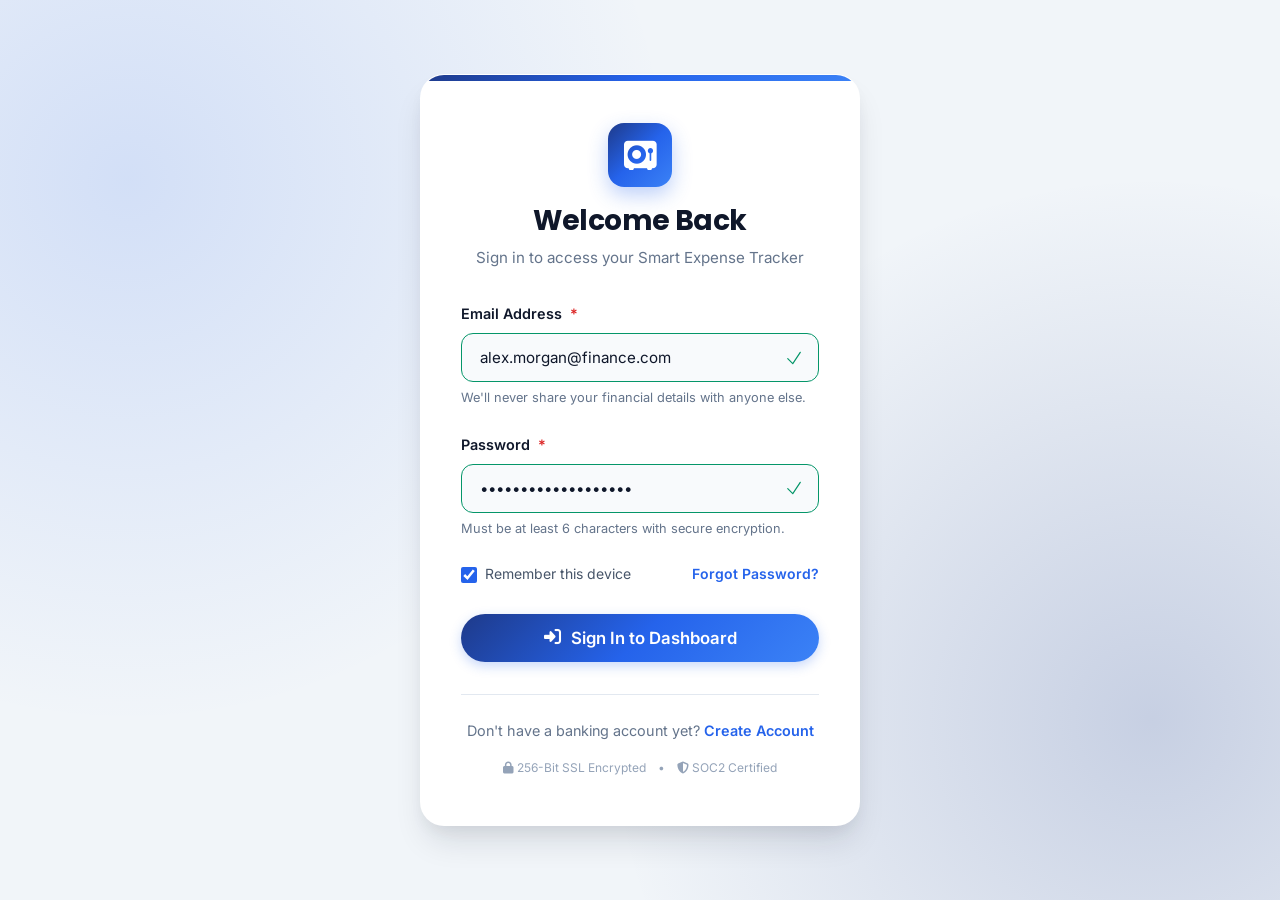
==== index.html @ f92de364 "Fix Vercel 404: Add root index.html and vercel.json routing" ====
<!DOCTYPE html>
<html lang="en">
<head>
  <meta charset="UTF-8">
  <meta http-equiv="refresh" content="0; url=./expense-tracker/login.html">
  <meta name="viewport" content="width=device-width, initial-scale=1.0">
  <title>Redirecting to Smart Expense Tracker...</title>
  <style>
    body {
      font-family: -apple-system, BlinkMacSystemFont, "Segoe UI", Roboto, sans-serif;
      background-color: #f8fafc;
      color: #0f172a;
      display: flex;
      align-items: center;
      justify-content: center;
      height: 100vh;
      margin: 0;
      text-align: center;
    }
    .loader-box {
      background: white;
      padding: 32px 48px;
      border-radius: 16px;
      box-shadow: 0 4px 6px -1px rgba(0, 0, 0, 0.1);
      border: 1px solid #e2e8f0;
    }
    a {
      color: #2563eb;
      font-weight: 600;
      text-decoration: none;
    }
    a:hover {
      text-decoration: underline;
    }
  </style>
</head>
<body>
  <div class="loader-box">
    <h2 style="margin-bottom: 8px;">Smart Expense Tracker</h2>
    <p style="color: #64748b; margin-bottom: 16px;">Redirecting you to the application login...</p>
    <p style="font-size: 0.9rem;"><a href="./expense-tracker/login.html">Click here if you are not redirected automatically</a></p>
  </div>
  <script>
    window.location.href = "./expense-tracker/login.html";
  </script>
</body>
</html>
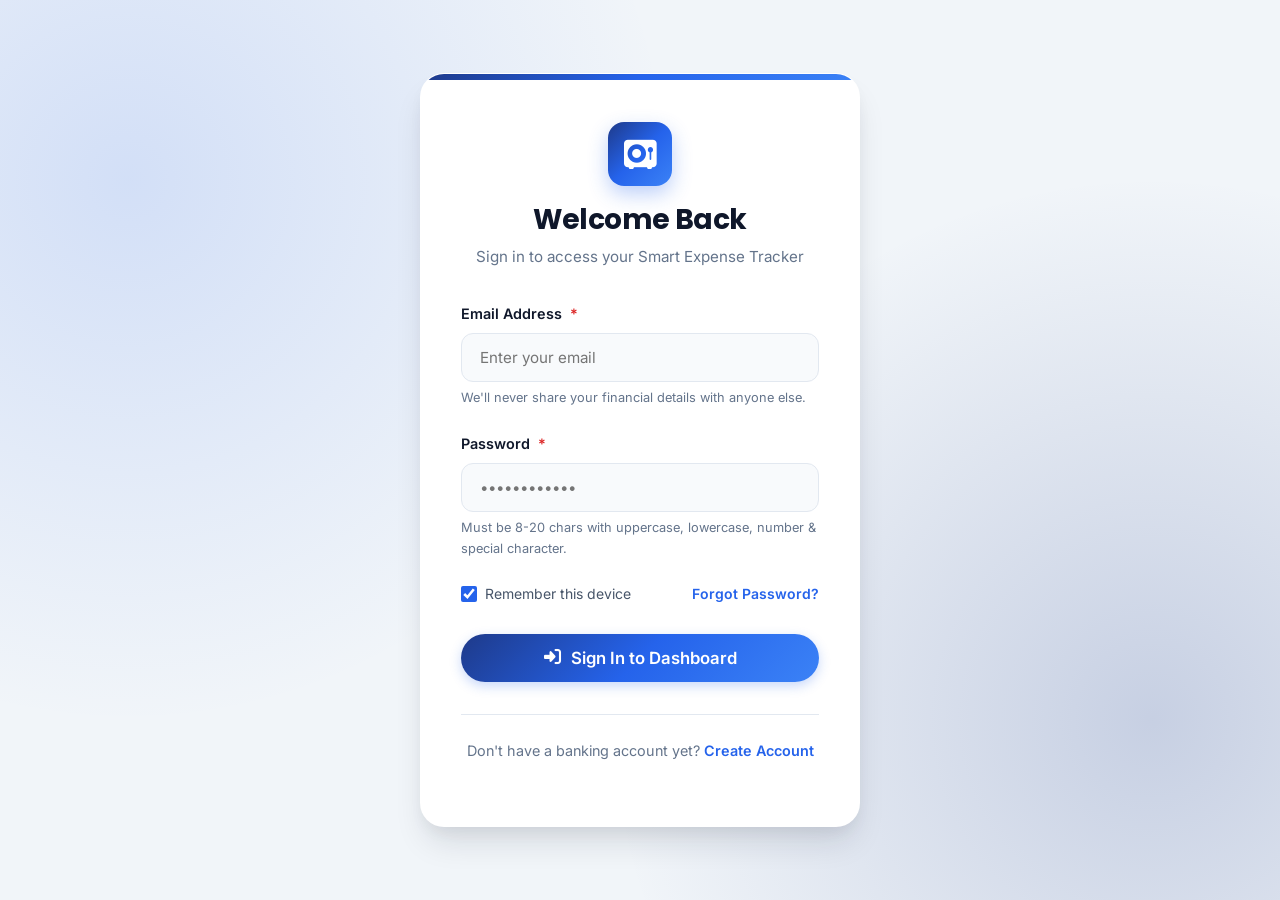
==== commit 80519d42: "Update login page footer" ====
--- a/index.html
+++ b/index.html
@@ -2,46 +2,89 @@
 <html lang="en">
 <head>
   <meta charset="UTF-8">
-  <meta http-equiv="refresh" content="0; url=./expense-tracker/login.html">
   <meta name="viewport" content="width=device-width, initial-scale=1.0">
-  <title>Redirecting to Smart Expense Tracker...</title>
-  <style>
-    body {
-      font-family: -apple-system, BlinkMacSystemFont, "Segoe UI", Roboto, sans-serif;
-      background-color: #f8fafc;
-      color: #0f172a;
-      display: flex;
-      align-items: center;
-      justify-content: center;
-      height: 100vh;
-      margin: 0;
-      text-align: center;
-    }
-    .loader-box {
-      background: white;
-      padding: 32px 48px;
-      border-radius: 16px;
-      box-shadow: 0 4px 6px -1px rgba(0, 0, 0, 0.1);
-      border: 1px solid #e2e8f0;
-    }
-    a {
-      color: #2563eb;
-      font-weight: 600;
-      text-decoration: none;
-    }
-    a:hover {
-      text-decoration: underline;
-    }
-  </style>
+  <title>Sign In - Smart Expense Tracker</title>
+  <!-- Font Awesome Icons via CDN -->
+  <link rel="stylesheet" href="https://cdnjs.cloudflare.com/ajax/libs/font-awesome/6.4.0/css/all.min.css">
+  <!-- Shared Stylesheet -->
+  <link rel="stylesheet" href="style.css">
 </head>
-<body>
-  <div class="loader-box">
-    <h2 style="margin-bottom: 8px;">Smart Expense Tracker</h2>
-    <p style="color: #64748b; margin-bottom: 16px;">Redirecting you to the application login...</p>
-    <p style="font-size: 0.9rem;"><a href="./expense-tracker/login.html">Click here if you are not redirected automatically</a></p>
-  </div>
-  <script>
-    window.location.href = "./expense-tracker/login.html";
-  </script>
+<body class="login-page">
+
+  <main class="login-card">
+    <header class="login-header">
+      <div class="login-logo">
+        <i class="fa-solid fa-vault"></i>
+      </div>
+      <h1>Welcome Back</h1>
+      <p>Sign in to access your Smart Expense Tracker</p>
+    </header>
+
+    <!-- Form submits directly to dashboard.html using standard HTML5 action -->
+    <form action="dashboard.html" method="get" class="login-form">
+      
+      <div class="form-group">
+        <label for="email" class="form-label">
+          Email Address <span class="required">*</span>
+        </label>
+        <div style="position: relative;">
+          <input 
+            type="email" 
+            id="email" 
+            name="email" 
+            class="form-control" 
+            placeholder="Enter your email" 
+            required 
+            autocomplete="email" 
+                     >
+          <span class="form-helper-text">We'll never share your financial details with anyone else.</span>
+        </div>
+      </div>
+
+      <div class="form-group">
+        <label for="password" class="form-label">
+          Password <span class="required">*</span>
+        </label>
+        <div style="position: relative;">
+          <input 
+            type="password" 
+            id="password" 
+            name="password" 
+            class="form-control" 
+            placeholder="••••••••••••" 
+            required 
+            minlength="8" 
+            maxlength="20" 
+            pattern="(?=.*[a-z])(?=.*[A-Z])(?=.*\d)(?=.*[@$!%*?&]).{8,20}" 
+            title="Password must be 8-20 characters and include uppercase, lowercase, a number, and a special character."
+          >
+          <span class="form-helper-text">Must be 8-20 chars with uppercase, lowercase, number & special character.</span>
+        </div>
+      </div>
+
+      <div class="form-group" style="display: flex; align-items: center; justify-content: space-between; margin-top: 16px; font-size: 0.875rem;">
+        <label style="display: flex; align-items: center; gap: 8px; cursor: pointer; color: var(--text-secondary);">
+          <input type="checkbox" checked style="width: 16px; height: 16px; accent-color: var(--primary-blue);">
+          Remember this device
+        </label>
+        <a href="dashboard.html" style="font-weight: 600;">Forgot Password?</a>
+      </div>
+
+      <div style="margin-top: 28px;">
+        <button type="submit" class="btn btn-primary btn-block btn-lg">
+          <i class="fa-solid fa-right-to-bracket"></i> Sign In to Dashboard
+        </button>
+      </div>
+
+    </form>
+
+    <footer class="login-footer">
+      <p>Don't have a banking account yet? <a href="dashboard.html">Create Account</a></p>
+      <div style="margin-top: 16px; font-size: 0.75rem; color: var(--text-light); display: flex; justify-content: center; gap: 12px;">
+        
+      </div>
+    </footer>
+  </main>
+
 </body>
 </html>
--- a/style.css
+++ b/style.css
@@ -0,0 +1,984 @@
+/* ==========================================================================
+   Smart Expense Tracker - Shared Stylesheet
+   Modern, Professional Banking UI Design System
+   ========================================================================== */
+
+@import url('https://fonts.googleapis.com/css2?family=Inter:wght@300;400;500;600;700&family=Poppins:wght@500;600;700&display=swap');
+
+/* --- 1. CSS Design Tokens & Variables --- */
+:root {
+  /* Color Palette - Premium Banking White & Blue */
+  --primary-midnight: #0f172a;
+  --primary-navy: #1e3a8a;
+  --primary-blue: #2563eb;
+  --primary-light: #3b82f6;
+  --primary-soft: #eff6ff;
+  --primary-hover: #1d4ed8;
+
+  /* Accent & Gradients */
+  --grad-primary: linear-gradient(135deg, #1e3a8a 0%, #2563eb 50%, #3b82f6 100%);
+  --grad-balance: linear-gradient(135deg, #0f172a 0%, #1e3a8a 100%);
+  --grad-income: linear-gradient(135deg, #065f46 0%, #10b981 100%);
+  --grad-expense: linear-gradient(135deg, #991b1b 0%, #ef4444 100%);
+
+  /* Status Colors */
+  --income-color: #059669;
+  --income-bg: #ecfdf5;
+  --income-border: #a7f3d0;
+  --expense-color: #dc2626;
+  --expense-bg: #fef2f2;
+  --expense-border: #fecaca;
+
+  /* Neutrals & Backgrounds */
+  --bg-app: #f1f5f9;
+  --bg-card: #ffffff;
+  --bg-subtle: #f8fafc;
+  --text-main: #0f172a;
+  --text-secondary: #475569;
+  --text-muted: #64748b;
+  --text-light: #94a3b8;
+  --border-color: #e2e8f0;
+  --border-focus: #3b82f6;
+
+  /* Shadows & Elevation */
+  --shadow-xs: 0 1px 2px rgba(15, 23, 42, 0.05);
+  --shadow-sm: 0 2px 4px rgba(15, 23, 42, 0.06);
+  --shadow-md: 0 6px 12px -2px rgba(15, 23, 42, 0.08), 0 3px 6px -3px rgba(15, 23, 42, 0.04);
+  --shadow-lg: 0 12px 24px -4px rgba(15, 23, 42, 0.1), 0 4px 8px -2px rgba(15, 23, 42, 0.04);
+  --shadow-xl: 0 20px 32px -6px rgba(15, 23, 42, 0.12), 0 8px 16px -4px rgba(15, 23, 42, 0.06);
+  --shadow-glow: 0 0 20px rgba(37, 99, 235, 0.25);
+
+  /* Layout & Geometry */
+  --radius-sm: 8px;
+  --radius-md: 12px;
+  --radius-lg: 16px;
+  --radius-xl: 24px;
+  --radius-full: 9999px;
+  --max-width: 1240px;
+
+  /* Transitions */
+  --transition-fast: 0.15s ease;
+  --transition-smooth: 0.25s cubic-bezier(0.4, 0, 0.2, 1);
+  --transition-bounce: 0.4s cubic-bezier(0.34, 1.56, 0.64, 1);
+}
+
+/* --- 2. Base Reset & Typography --- */
+*, *::before, *::after {
+  box-sizing: border-box;
+  margin: 0;
+  padding: 0;
+}
+
+html {
+  scroll-behavior: smooth;
+  font-size: 16px;
+}
+
+body {
+  font-family: 'Inter', -apple-system, BlinkMacSystemFont, "Segoe UI", Roboto, sans-serif;
+  background-color: var(--bg-app);
+  color: var(--text-main);
+  line-height: 1.6;
+  min-height: 100vh;
+  display: flex;
+  flex-direction: column;
+  -webkit-font-smoothing: antialiased;
+  -moz-osx-font-smoothing: grayscale;
+  background-image: 
+    radial-gradient(at 0% 0%, rgba(59, 130, 246, 0.07) 0px, transparent 50%),
+    radial-gradient(at 100% 0%, rgba(30, 58, 138, 0.05) 0px, transparent 50%),
+    radial-gradient(at 50% 100%, rgba(14, 165, 233, 0.05) 0px, transparent 50%);
+  background-attachment: fixed;
+}
+
+h1, h2, h3, h4, h5, h6 {
+  font-family: 'Poppins', sans-serif;
+  color: var(--primary-midnight);
+  font-weight: 700;
+  line-height: 1.25;
+  letter-spacing: -0.02em;
+}
+
+a {
+  color: var(--primary-blue);
+  text-decoration: none;
+  transition: color var(--transition-fast);
+}
+
+a:hover {
+  color: var(--primary-hover);
+}
+
+ul {
+  list-style: none;
+}
+
+/* --- 3. Layout Utilities & Containers --- */
+.app-container {
+  max-width: var(--max-width);
+  width: 100%;
+  margin: 0 auto;
+  padding: 0 24px;
+  flex: 1;
+  display: flex;
+  flex-direction: column;
+}
+
+main.content-area {
+  padding: 32px 0 64px 0;
+  flex: 1;
+}
+
+/* --- 4. Navigation Bar (Glassmorphism Banking Header) --- */
+.top-navbar {
+  background: rgba(255, 255, 255, 0.85);
+  backdrop-filter: blur(16px);
+  -webkit-backdrop-filter: blur(16px);
+  border-bottom: 1px solid rgba(226, 232, 240, 0.8);
+  position: sticky;
+  top: 0;
+  z-index: 100;
+  box-shadow: var(--shadow-sm);
+  transition: box-shadow var(--transition-smooth);
+}
+
+.navbar-content {
+  max-width: var(--max-width);
+  margin: 0 auto;
+  padding: 16px 24px;
+  display: flex;
+  align-items: center;
+  justify-content: space-between;
+}
+
+.brand-logo {
+  display: flex;
+  align-items: center;
+  gap: 12px;
+  font-family: 'Poppins', sans-serif;
+  font-size: 1.35rem;
+  font-weight: 700;
+  color: var(--primary-navy);
+  letter-spacing: -0.03em;
+}
+
+.brand-icon-wrapper {
+  width: 40px;
+  height: 40px;
+  background: var(--grad-primary);
+  border-radius: var(--radius-md);
+  display: flex;
+  align-items: center;
+  justify-content: center;
+  color: white;
+  font-size: 1.1rem;
+  box-shadow: var(--shadow-sm);
+  transition: transform var(--transition-bounce);
+}
+
+.brand-logo:hover .brand-icon-wrapper {
+  transform: rotate(-8deg) scale(1.08);
+}
+
+.nav-links {
+  display: flex;
+  align-items: center;
+  gap: 8px;
+}
+
+.nav-link {
+  display: flex;
+  align-items: center;
+  gap: 8px;
+  padding: 10px 18px;
+  border-radius: var(--radius-full);
+  font-weight: 600;
+  font-size: 0.925rem;
+  color: var(--text-secondary);
+  transition: all var(--transition-smooth);
+  position: relative;
+}
+
+.nav-link i {
+  font-size: 1rem;
+  transition: transform var(--transition-fast);
+}
+
+.nav-link:hover {
+  color: var(--primary-blue);
+  background-color: var(--primary-soft);
+  transform: translateY(-1px);
+}
+
+.nav-link:hover i {
+  transform: scale(1.15);
+}
+
+.nav-link.active {
+  color: #ffffff;
+  background: var(--grad-primary);
+  box-shadow: 0 4px 10px rgba(37, 99, 235, 0.25);
+}
+
+.nav-link.logout-btn {
+  margin-left: 12px;
+  color: var(--expense-color);
+  background-color: var(--expense-bg);
+  border: 1px solid var(--expense-border);
+}
+
+.nav-link.logout-btn:hover {
+  background-color: #fef2f2;
+  color: #b91c1c;
+  box-shadow: 0 4px 10px rgba(220, 38, 38, 0.15);
+}
+
+/* --- 5. Dashboard Hero & Welcome Section --- */
+.welcome-header {
+  margin-bottom: 32px;
+  display: flex;
+  align-items: center;
+  justify-content: space-between;
+  flex-wrap: wrap;
+  gap: 16px;
+}
+
+.welcome-text h1 {
+  font-size: 2rem;
+  margin-bottom: 6px;
+  display: flex;
+  align-items: center;
+  gap: 10px;
+}
+
+.welcome-text p {
+  color: var(--text-muted);
+  font-size: 1.05rem;
+  font-weight: 400;
+}
+
+.date-badge {
+  background-color: var(--bg-card);
+  padding: 8px 16px;
+  border-radius: var(--radius-full);
+  border: 1px solid var(--border-color);
+  font-size: 0.875rem;
+  font-weight: 500;
+  color: var(--text-secondary);
+  display: flex;
+  align-items: center;
+  gap: 8px;
+  box-shadow: var(--shadow-xs);
+}
+
+.date-badge i {
+  color: var(--primary-blue);
+}
+
+/* --- 6. Summary Cards Section --- */
+.summary-grid {
+  display: grid;
+  grid-template-columns: repeat(auto-fit, minmax(320px, 1fr));
+  gap: 24px;
+  margin-bottom: 40px;
+}
+
+.summary-card {
+  background: var(--bg-card);
+  border-radius: var(--radius-xl);
+  padding: 28px;
+  box-shadow: var(--shadow-md);
+  border: 1px solid rgba(226, 232, 240, 0.8);
+  position: relative;
+  overflow: hidden;
+  transition: all var(--transition-smooth);
+  display: flex;
+  flex-direction: column;
+  justify-content: space-between;
+}
+
+.summary-card::before {
+  content: '';
+  position: absolute;
+  top: 0;
+  left: 0;
+  width: 100%;
+  height: 5px;
+  background: var(--grad-primary);
+  transition: height var(--transition-smooth);
+}
+
+.summary-card:hover {
+  transform: translateY(-6px);
+  box-shadow: var(--shadow-xl);
+  border-color: rgba(59, 130, 246, 0.3);
+}
+
+.summary-card:hover::before {
+  height: 8px;
+}
+
+/* Card Specific Themes */
+.summary-card.balance-card {
+  background: var(--grad-balance);
+  color: white;
+  border: none;
+}
+
+.summary-card.balance-card::before {
+  display: none;
+}
+
+.summary-card.balance-card .card-label {
+  color: #94a3b8;
+}
+
+.summary-card.balance-card .card-value {
+  color: #ffffff;
+}
+
+.summary-card.income-card::before {
+  background: var(--grad-income);
+}
+
+.summary-card.expense-card::before {
+  background: var(--grad-expense);
+}
+
+.card-top {
+  display: flex;
+  align-items: center;
+  justify-content: space-between;
+  margin-bottom: 20px;
+}
+
+.card-label {
+  font-size: 0.925rem;
+  font-weight: 600;
+  color: var(--text-muted);
+  text-transform: uppercase;
+  letter-spacing: 0.05em;
+}
+
+.card-icon {
+  width: 48px;
+  height: 48px;
+  border-radius: var(--radius-lg);
+  display: flex;
+  align-items: center;
+  justify-content: center;
+  font-size: 1.35rem;
+  transition: transform var(--transition-bounce);
+}
+
+.summary-card:hover .card-icon {
+  transform: scale(1.15) rotate(5deg);
+}
+
+.balance-card .card-icon {
+  background: rgba(255, 255, 255, 0.15);
+  color: #60a5fa;
+  backdrop-filter: blur(8px);
+}
+
+.income-card .card-icon {
+  background: var(--income-bg);
+  color: var(--income-color);
+}
+
+.expense-card .card-icon {
+  background: var(--expense-bg);
+  color: var(--expense-color);
+}
+
+.card-value {
+  font-family: 'Poppins', sans-serif;
+  font-size: 2.35rem;
+  font-weight: 700;
+  color: var(--text-main);
+  letter-spacing: -0.03em;
+  margin-bottom: 12px;
+}
+
+.card-footer-trend {
+  display: flex;
+  align-items: center;
+  gap: 8px;
+  font-size: 0.85rem;
+  font-weight: 500;
+}
+
+.trend-badge {
+  display: inline-flex;
+  align-items: center;
+  gap: 4px;
+  padding: 4px 10px;
+  border-radius: var(--radius-full);
+  font-weight: 600;
+  font-size: 0.775rem;
+}
+
+.trend-up {
+  background-color: var(--income-bg);
+  color: var(--income-color);
+}
+
+.trend-down {
+  background-color: var(--expense-bg);
+  color: var(--expense-color);
+}
+
+.balance-card .trend-badge {
+  background: rgba(255, 255, 255, 0.2);
+  color: #ffffff;
+}
+
+/* --- 7. Content Sections & Cards --- */
+.section-header {
+  display: flex;
+  align-items: center;
+  justify-content: space-between;
+  margin-bottom: 24px;
+  flex-wrap: wrap;
+  gap: 16px;
+}
+
+.section-title {
+  font-size: 1.4rem;
+  color: var(--primary-midnight);
+  display: flex;
+  align-items: center;
+  gap: 10px;
+}
+
+.section-title i {
+  color: var(--primary-blue);
+}
+
+/* --- 8. Buttons & Interactive Elements --- */
+.btn {
+  display: inline-flex;
+  align-items: center;
+  justify-content: center;
+  gap: 10px;
+  padding: 12px 24px;
+  font-family: 'Inter', sans-serif;
+  font-size: 0.95rem;
+  font-weight: 600;
+  border-radius: var(--radius-full);
+  border: none;
+  cursor: pointer;
+  transition: all var(--transition-smooth);
+  text-decoration: none;
+  white-space: nowrap;
+}
+
+.btn-primary {
+  background: var(--grad-primary);
+  color: #ffffff;
+  box-shadow: 0 4px 12px rgba(37, 99, 235, 0.25);
+}
+
+.btn-primary:hover {
+  color: #ffffff;
+  transform: translateY(-2px);
+  box-shadow: 0 8px 20px rgba(37, 99, 235, 0.35);
+}
+
+.btn-primary:active {
+  transform: translateY(0);
+}
+
+.btn-secondary {
+  background-color: var(--bg-card);
+  color: var(--text-secondary);
+  border: 1px solid var(--border-color);
+  box-shadow: var(--shadow-xs);
+}
+
+.btn-secondary:hover {
+  background-color: var(--primary-soft);
+  color: var(--primary-blue);
+  border-color: var(--primary-light);
+  transform: translateY(-2px);
+  box-shadow: var(--shadow-sm);
+}
+
+.btn-danger {
+  background: var(--grad-expense);
+  color: white;
+}
+
+.btn-danger:hover {
+  color: white;
+  transform: translateY(-2px);
+  box-shadow: 0 8px 16px rgba(220, 38, 38, 0.25);
+}
+
+.btn-block {
+  width: 100%;
+}
+
+.btn-lg {
+  padding: 14px 28px;
+  font-size: 1.05rem;
+}
+
+/* --- 9. Tables & Financial Data Display --- */
+.table-container {
+  background: var(--bg-card);
+  border-radius: var(--radius-xl);
+  box-shadow: var(--shadow-md);
+  border: 1px solid var(--border-color);
+  overflow: hidden;
+  transition: box-shadow var(--transition-smooth);
+}
+
+.table-container:hover {
+  box-shadow: var(--shadow-lg);
+}
+
+.data-table {
+  width: 100%;
+  border-collapse: collapse;
+  text-align: left;
+}
+
+.data-table th {
+  background-color: var(--bg-subtle);
+  color: var(--text-muted);
+  font-weight: 600;
+  font-size: 0.85rem;
+  text-transform: uppercase;
+  letter-spacing: 0.05em;
+  padding: 16px 24px;
+  border-bottom: 1px solid var(--border-color);
+}
+
+.data-table td {
+  padding: 18px 24px;
+  border-bottom: 1px solid var(--border-color);
+  font-size: 0.95rem;
+  color: var(--text-main);
+  transition: background-color var(--transition-fast);
+}
+
+.data-table tbody tr:last-child td {
+  border-bottom: none;
+}
+
+.data-table tbody tr {
+  transition: all var(--transition-fast);
+}
+
+.data-table tbody tr:hover {
+  background-color: var(--primary-soft);
+  transform: scale(1.002);
+}
+
+/* Table Specific Cell Styles */
+.cell-date {
+  color: var(--text-secondary);
+  font-weight: 500;
+  white-space: nowrap;
+}
+
+.cell-category {
+  display: flex;
+  align-items: center;
+  gap: 12px;
+  font-weight: 600;
+  color: var(--text-main);
+}
+
+.category-icon {
+  width: 38px;
+  height: 38px;
+  border-radius: var(--radius-md);
+  display: flex;
+  align-items: center;
+  justify-content: center;
+  font-size: 1rem;
+  background-color: var(--bg-app);
+  color: var(--primary-blue);
+  box-shadow: var(--shadow-xs);
+  transition: transform var(--transition-bounce);
+}
+
+.data-table tbody tr:hover .category-icon {
+  transform: scale(1.15) rotate(6deg);
+  background-color: #ffffff;
+  color: var(--primary-navy);
+}
+
+.cell-desc {
+  color: var(--text-secondary);
+}
+
+/* Badges for Type */
+.type-badge {
+  display: inline-flex;
+  align-items: center;
+  gap: 6px;
+  padding: 6px 12px;
+  border-radius: var(--radius-full);
+  font-size: 0.775rem;
+  font-weight: 700;
+  text-transform: uppercase;
+  letter-spacing: 0.04em;
+}
+
+.badge-income {
+  background-color: var(--income-bg);
+  color: var(--income-color);
+  border: 1px solid var(--income-border);
+}
+
+.badge-expense {
+  background-color: var(--expense-bg);
+  color: var(--expense-color);
+  border: 1px solid var(--expense-border);
+}
+
+/* Amount Column Styling */
+.cell-amount {
+  font-family: 'Poppins', sans-serif;
+  font-weight: 700;
+  font-size: 1.05rem;
+  text-align: right;
+  white-space: nowrap;
+}
+
+.amount-income {
+  color: var(--income-color);
+}
+
+.amount-expense {
+  color: var(--expense-color);
+}
+
+/* --- 10. Forms & Validation Styling (CSS-Only) --- */
+.form-card {
+  background: var(--bg-card);
+  border-radius: var(--radius-xl);
+  box-shadow: var(--shadow-lg);
+  border: 1px solid var(--border-color);
+  padding: 40px;
+  max-width: 680px;
+  margin: 0 auto;
+  position: relative;
+  overflow: hidden;
+}
+
+.form-card::top-border, .form-card::before {
+  content: '';
+  position: absolute;
+  top: 0;
+  left: 0;
+  width: 100%;
+  height: 6px;
+  background: var(--grad-primary);
+}
+
+.form-group {
+  margin-bottom: 24px;
+}
+
+.form-label {
+  display: block;
+  font-size: 0.9rem;
+  font-weight: 600;
+  color: var(--text-main);
+  margin-bottom: 8px;
+}
+
+.form-label span.required {
+  color: var(--expense-color);
+  margin-left: 4px;
+}
+
+.form-control {
+  width: 100%;
+  padding: 14px 18px;
+  font-family: 'Inter', sans-serif;
+  font-size: 0.95rem;
+  color: var(--text-main);
+  background-color: var(--bg-subtle);
+  border: 1.5px solid var(--border-color);
+  border-radius: var(--radius-md);
+  transition: all var(--transition-fast);
+  outline: none;
+}
+
+.form-control:hover {
+  border-color: #cbd5e1;
+  background-color: #ffffff;
+}
+
+.form-control:focus {
+  border-color: var(--border-focus);
+  background-color: #ffffff;
+  box-shadow: 0 0 0 4px rgba(59, 130, 246, 0.15);
+}
+
+/* HTML5 Form Validation CSS Styling */
+.form-control:not(:placeholder-shown):valid {
+  border-color: var(--income-color);
+  background-image: url("data:image/svg+xml,%3Csvg xmlns='http://www.w3.org/2000/svg' viewBox='0 0 24 24' fill='%23059669'%3E%3Cpath fill-rule='evenodd' d='M19.916 4.626a.75.75 0 01.208 1.04l-9 13.5a.75.75 0 01-1.154.114l-6-6a.75.75 0 011.06-1.06l5.353 5.353 8.493-12.739a.75.75 0 011.04-.208z' clip-rule='evenodd'/%3E%3C/svg%3E");
+  background-repeat: no-repeat;
+  background-position: right 14px center;
+  background-size: 20px;
+  padding-right: 44px;
+}
+
+.form-control:not(:placeholder-shown):invalid {
+  border-color: var(--expense-color);
+  background-image: url("data:image/svg+xml,%3Csvg xmlns='http://www.w3.org/2000/svg' viewBox='0 0 24 24' fill='%23dc2626'%3E%3Cpath fill-rule='evenodd' d='M12 2.25c-5.385 0-9.75 4.365-9.75 9.75s4.365 9.75 9.75 9.75 9.75-4.365 9.75-9.75S17.385 2.25 12 2.25zm-1.72 6.97a.75.75 0 10-1.06 1.06L10.94 12l-1.72 1.72a.75.75 0 101.06 1.06L12 13.06l1.72 1.72a.75.75 0 101.06-1.06L13.06 12l1.72-1.72a.75.75 0 10-1.06-1.06L12 10.94l-1.72-1.72z' clip-rule='evenodd'/%3E%3C/svg%3E");
+  background-repeat: no-repeat;
+  background-position: right 14px center;
+  background-size: 20px;
+  padding-right: 44px;
+}
+
+.form-control:focus:invalid {
+  box-shadow: 0 0 0 4px rgba(220, 38, 38, 0.15);
+}
+
+.form-helper-text {
+  font-size: 0.8rem;
+  color: var(--text-muted);
+  margin-top: 6px;
+  display: block;
+}
+
+/* Custom Radio / Type Selection Cards */
+.type-selector {
+  display: grid;
+  grid-template-columns: 1fr 1fr;
+  gap: 16px;
+}
+
+.type-option input[type="radio"] {
+  display: none;
+}
+
+.type-label {
+  display: flex;
+  align-items: center;
+  justify-content: center;
+  gap: 10px;
+  padding: 16px;
+  border-radius: var(--radius-md);
+  border: 2px solid var(--border-color);
+  background-color: var(--bg-subtle);
+  font-weight: 600;
+  cursor: pointer;
+  transition: all var(--transition-smooth);
+}
+
+.type-label i {
+  font-size: 1.25rem;
+}
+
+.type-label:hover {
+  border-color: #cbd5e1;
+  transform: translateY(-2px);
+}
+
+/* Income Selected State */
+.type-option input[type="radio"]#type-income:checked + .type-label {
+  background-color: var(--income-bg);
+  border-color: var(--income-color);
+  color: var(--income-color);
+  box-shadow: 0 4px 12px rgba(5, 150, 105, 0.15);
+}
+
+/* Expense Selected State */
+.type-option input[type="radio"]#type-expense:checked + .type-label {
+  background-color: var(--expense-bg);
+  border-color: var(--expense-color);
+  color: var(--expense-color);
+  box-shadow: 0 4px 12px rgba(220, 38, 38, 0.15);
+}
+
+.form-actions {
+  display: flex;
+  align-items: center;
+  justify-content: flex-end;
+  gap: 16px;
+  margin-top: 36px;
+  padding-top: 24px;
+  border-top: 1px solid var(--border-color);
+}
+
+/* --- 11. Login Page Styling --- */
+.login-page {
+  min-height: 100vh;
+  display: flex;
+  align-items: center;
+  justify-content: center;
+  padding: 24px;
+  background: radial-gradient(circle at 10% 20%, rgba(37, 99, 235, 0.15) 0%, transparent 40%),
+              radial-gradient(circle at 90% 80%, rgba(30, 58, 138, 0.2) 0%, transparent 40%),
+              var(--bg-app);
+}
+
+.login-card {
+  width: 100%;
+  max-width: 440px;
+  background: var(--bg-card);
+  border-radius: var(--radius-xl);
+  box-shadow: var(--shadow-xl);
+  border: 1px solid rgba(255, 255, 255, 0.8);
+  padding: 48px 40px;
+  text-align: center;
+  position: relative;
+  overflow: hidden;
+  animation: fadeIn 0.6s ease-out;
+}
+
+@keyframes fadeIn {
+  from { opacity: 0; transform: translateY(16px); }
+  to { opacity: 1; transform: translateY(0); }
+}
+
+.login-card::before {
+  content: '';
+  position: absolute;
+  top: 0;
+  left: 0;
+  width: 100%;
+  height: 6px;
+  background: var(--grad-primary);
+}
+
+.login-header {
+  margin-bottom: 32px;
+}
+
+.login-logo {
+  width: 64px;
+  height: 64px;
+  background: var(--grad-primary);
+  border-radius: var(--radius-lg);
+  display: inline-flex;
+  align-items: center;
+  justify-content: center;
+  color: white;
+  font-size: 1.8rem;
+  margin-bottom: 16px;
+  box-shadow: 0 8px 20px rgba(37, 99, 235, 0.3);
+  transition: transform var(--transition-bounce);
+}
+
+.login-card:hover .login-logo {
+  transform: rotate(-10deg) scale(1.1);
+}
+
+.login-header h1 {
+  font-size: 1.75rem;
+  margin-bottom: 8px;
+}
+
+.login-header p {
+  color: var(--text-muted);
+  font-size: 0.95rem;
+}
+
+.login-form {
+  text-align: left;
+}
+
+.login-footer {
+  margin-top: 32px;
+  padding-top: 24px;
+  border-top: 1px solid var(--border-color);
+  font-size: 0.9rem;
+  color: var(--text-muted);
+}
+
+.login-footer a {
+  font-weight: 600;
+  color: var(--primary-blue);
+}
+
+/* --- 12. Footer Section --- */
+.app-footer {
+  background-color: var(--bg-card);
+  border-top: 1px solid var(--border-color);
+  padding: 24px 0;
+  margin-top: auto;
+  text-align: center;
+  font-size: 0.875rem;
+  color: var(--text-muted);
+}
+
+.footer-content {
+  display: flex;
+  align-items: center;
+  justify-content: space-between;
+  flex-wrap: wrap;
+  gap: 16px;
+}
+
+.footer-links {
+  display: flex;
+  gap: 20px;
+}
+
+/* --- 13. Responsive Breakpoints --- */
+@media (max-width: 768px) {
+  .navbar-content {
+    flex-direction: column;
+    gap: 16px;
+    padding: 16px;
+  }
+
+  .nav-links {
+    width: 100%;
+    justify-content: center;
+    flex-wrap: wrap;
+  }
+
+  .nav-link {
+    padding: 8px 14px;
+    font-size: 0.85rem;
+  }
+
+  .nav-link.logout-btn {
+    margin-left: 0;
+  }
+
+  .summary-grid {
+    grid-template-columns: 1fr;
+  }
+
+  .section-header {
+    flex-direction: column;
+    align-items: flex-start;
+  }
+
+  .table-container {
+    overflow-x: auto;
+  }
+
+  .data-table th, .data-table td {
+    padding: 14px 16px;
+  }
+
+  .form-card {
+    padding: 24px 20px;
+  }
+
+  .type-selector {
+    grid-template-columns: 1fr;
+  }
+
+  .form-actions {
+    flex-direction: column-reverse;
+  }
+
+  .form-actions .btn {
+    width: 100%;
+  }
+}
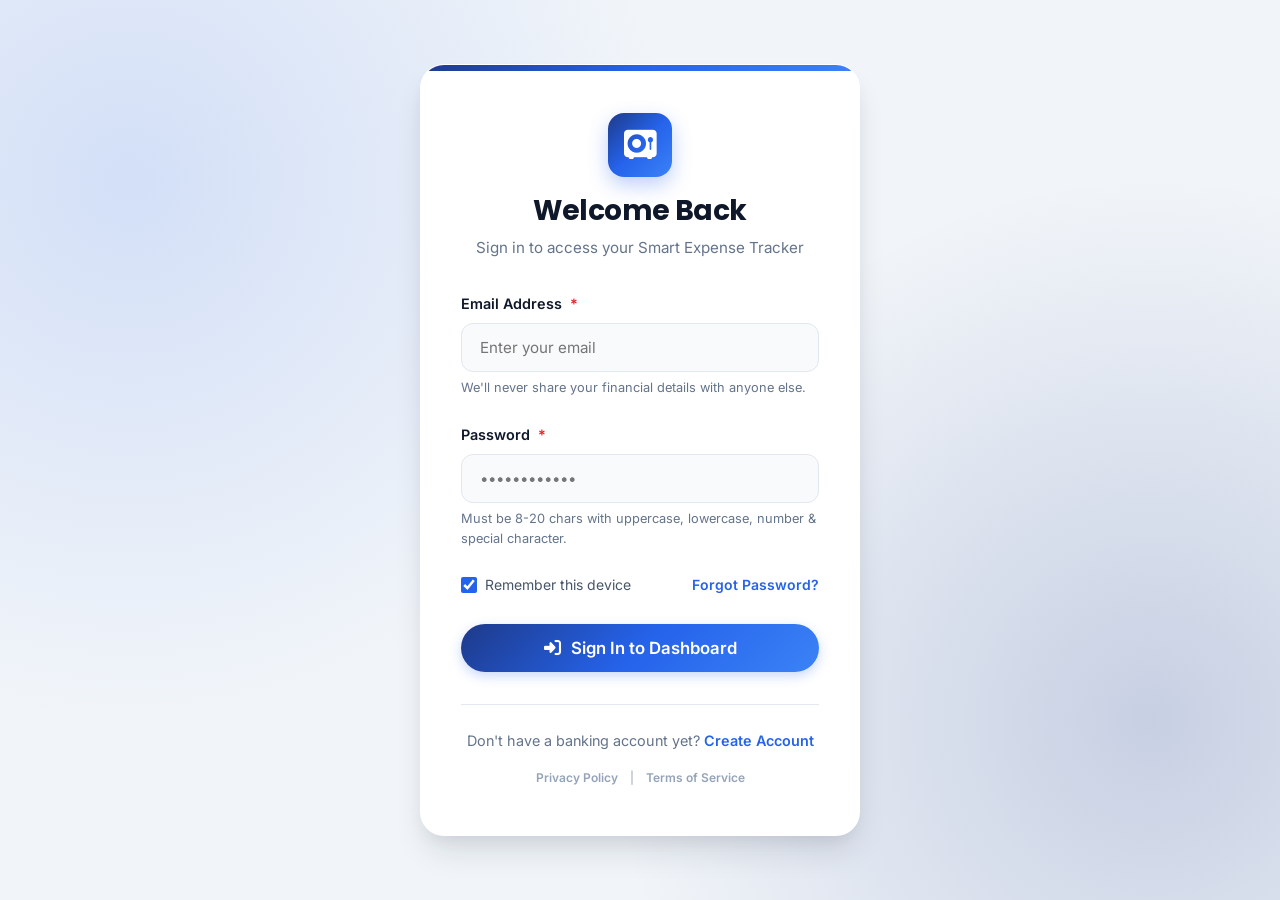
==== commit 81bfff09: "Add detailed line-by-line comments to all files" ====
--- a/index.html
+++ b/index.html
@@ -1,33 +1,60 @@
 <!DOCTYPE html>
+<!-- The <html> tag is the root element of the HTML page. The lang="en" attribute specifies the language as English -->
 <html lang="en">
+<!-- The <head> section contains metadata, title, and links to external resources like stylesheets. It is not visible on the webpage itself. -->
 <head>
+  <!-- <meta charset="UTF-8"> sets the character encoding to UTF-8, which supports most characters and symbols from all languages -->
   <meta charset="UTF-8">
+  <!-- The viewport meta tag ensures the webpage looks good on all devices (mobile, tablet, desktop) by controlling width and scaling -->
   <meta name="viewport" content="width=device-width, initial-scale=1.0">
+  <!-- The <title> sets the name of the tab in the web browser -->
   <title>Sign In - Smart Expense Tracker</title>
-  <!-- Font Awesome Icons via CDN -->
+  
+  <!-- This <link> tag connects the page to Font Awesome, an external library we use to display icons (like the vault icon) -->
+  <!-- We use a CDN (Content Delivery Network) URL to load it quickly -->
   <link rel="stylesheet" href="https://cdnjs.cloudflare.com/ajax/libs/font-awesome/6.4.0/css/all.min.css">
-  <!-- Shared Stylesheet -->
+  
+  <!-- This <link> tag connects our custom stylesheet (style.css) which contains all our design and layout rules -->
   <link rel="stylesheet" href="style.css">
 </head>
+<!-- The <body> tag contains all the visible content of the webpage. We give it a class "login-page" to apply specific background styles from our CSS -->
 <body class="login-page">
 
+  <!-- <main> is a semantic tag representing the main content of this document. It acts as the white card holding our login form -->
   <main class="login-card">
+    
+    <!-- <header> represents the introductory content inside our login card -->
     <header class="login-header">
+      <!-- A <div> (divider) container for our logo icon -->
       <div class="login-logo">
+        <!-- The <i> tag with these specific classes tells Font Awesome to insert a vault icon here -->
         <i class="fa-solid fa-vault"></i>
       </div>
+      <!-- <h1> is the main heading. It's the largest text in this section -->
       <h1>Welcome Back</h1>
+      <!-- <p> stands for paragraph, used here for a short subtitle -->
       <p>Sign in to access your Smart Expense Tracker</p>
     </header>
 
-    <!-- Form submits directly to dashboard.html using standard HTML5 action -->
+    <!-- The <form> element collects user input. 
+         action="dashboard.html" means when submitted, it will redirect to the dashboard page.
+         method="get" defines how data is sent (not ideal for real passwords, but fine for this static demo). -->
     <form action="dashboard.html" method="get" class="login-form">
       
+      <!-- This <div> wraps the first input field (Email) to group the label, input, and helper text together -->
       <div class="form-group">
+        <!-- The <label> tells the user what this field is for. for="email" links it to the input with id="email" -->
         <label for="email" class="form-label">
-          Email Address <span class="required">*</span>
+          Email Address 
+          <!-- A <span> is used to color the asterisk red, indicating the field is required -->
+          <span class="required">*</span>
         </label>
+        
+        <!-- A wrapper div with relative positioning so we can add absolute positioned elements (like validation icons) later if needed -->
         <div style="position: relative;">
+          <!-- The <input> element where the user types their email. 
+               type="email" ensures mobile keyboards show the '@' symbol and browsers validate email format.
+               required makes it mandatory to fill before submitting. -->
           <input 
             type="email" 
             id="email" 
@@ -36,16 +63,20 @@
             placeholder="Enter your email" 
             required 
             autocomplete="email" 
-                     >
+          >
+          <!-- Small helper text below the input field -->
           <span class="form-helper-text">We'll never share your financial details with anyone else.</span>
         </div>
       </div>
 
+      <!-- This <div> wraps the second input field (Password) -->
       <div class="form-group">
         <label for="password" class="form-label">
           Password <span class="required">*</span>
         </label>
         <div style="position: relative;">
+          <!-- type="password" hides the characters as the user types them for security.
+               minlength, maxlength, and pattern provide strict rules on what a valid password looks like. -->
           <input 
             type="password" 
             id="password" 
@@ -62,26 +93,39 @@
         </div>
       </div>
 
+      <!-- A <div> containing "Remember this device" checkbox and "Forgot Password" link arranged horizontally using flexbox -->
       <div class="form-group" style="display: flex; align-items: center; justify-content: space-between; margin-top: 16px; font-size: 0.875rem;">
+        <!-- Label wrapping the checkbox so clicking the text also toggles the checkbox -->
         <label style="display: flex; align-items: center; gap: 8px; cursor: pointer; color: var(--text-secondary);">
+          <!-- A checkbox input that defaults to checked -->
           <input type="checkbox" checked style="width: 16px; height: 16px; accent-color: var(--primary-blue);">
           Remember this device
         </label>
+        <!-- An <a> (anchor) tag creating a link to the dashboard (used here as a dummy forgot password link) -->
         <a href="dashboard.html" style="font-weight: 600;">Forgot Password?</a>
       </div>
 
+      <!-- Wrapper for the submit button adding some top margin -->
       <div style="margin-top: 28px;">
+        <!-- The <button> to submit the form. type="submit" triggers the form's action. -->
         <button type="submit" class="btn btn-primary btn-block btn-lg">
+          <!-- Icon inside the button -->
           <i class="fa-solid fa-right-to-bracket"></i> Sign In to Dashboard
         </button>
       </div>
 
     </form>
 
+    <!-- <footer> represents the bottom section of the login card -->
     <footer class="login-footer">
+      <!-- Paragraph with a link for users who don't have an account -->
       <p>Don't have a banking account yet? <a href="dashboard.html">Create Account</a></p>
+      
+      <!-- Small text links for Privacy Policy and Terms at the very bottom -->
       <div style="margin-top: 16px; font-size: 0.75rem; color: var(--text-light); display: flex; justify-content: center; gap: 12px;">
-        
+        <a href="dashboard.html" style="color: var(--text-light); text-decoration: none;">Privacy Policy</a>
+        <span>|</span>
+        <a href="dashboard.html" style="color: var(--text-light); text-decoration: none;">Terms of Service</a>
       </div>
     </footer>
   </main>
--- a/style.css
+++ b/style.css
@@ -3,11 +3,20 @@
    Modern, Professional Banking UI Design System
    ========================================================================== */
 
+/* 
+   @import is used to bring in external fonts from Google Fonts.
+   We are importing 'Inter' for body text and 'Poppins' for headings to give a modern look.
+*/
 @import url('https://fonts.googleapis.com/css2?family=Inter:wght@300;400;500;600;700&family=Poppins:wght@500;600;700&display=swap');
 
 /* --- 1. CSS Design Tokens & Variables --- */
+/* 
+   :root represents the highest level in the document (the html tag).
+   Variables defined here start with -- and can be reused throughout the CSS.
+   This makes it easy to change a color globally just by changing it in one place.
+*/
 :root {
-  /* Color Palette - Premium Banking White & Blue */
+  /* Core Color Palette - Whites, Blues, and Dark Blues for a banking feel */
   --primary-midnight: #0f172a;
   --primary-navy: #1e3a8a;
   --primary-blue: #2563eb;
@@ -15,13 +24,13 @@
   --primary-soft: #eff6ff;
   --primary-hover: #1d4ed8;
 
-  /* Accent & Gradients */
+  /* Gradient Backgrounds - Mixing multiple colors for buttons, cards, or accents */
   --grad-primary: linear-gradient(135deg, #1e3a8a 0%, #2563eb 50%, #3b82f6 100%);
   --grad-balance: linear-gradient(135deg, #0f172a 0%, #1e3a8a 100%);
   --grad-income: linear-gradient(135deg, #065f46 0%, #10b981 100%);
   --grad-expense: linear-gradient(135deg, #991b1b 0%, #ef4444 100%);
 
-  /* Status Colors */
+  /* Status Colors used for Income (Green) and Expense (Red) */
   --income-color: #059669;
   --income-bg: #ecfdf5;
   --income-border: #a7f3d0;
@@ -29,18 +38,18 @@
   --expense-bg: #fef2f2;
   --expense-border: #fecaca;
 
-  /* Neutrals & Backgrounds */
-  --bg-app: #f1f5f9;
-  --bg-card: #ffffff;
+  /* Neutral tones for backgrounds, text, and borders */
+  --bg-app: #f1f5f9; /* Light grey background for the whole page */
+  --bg-card: #ffffff; /* White background for cards */
   --bg-subtle: #f8fafc;
-  --text-main: #0f172a;
+  --text-main: #0f172a; /* Darkest text */
   --text-secondary: #475569;
   --text-muted: #64748b;
-  --text-light: #94a3b8;
+  --text-light: #94a3b8; /* Lightest text */
   --border-color: #e2e8f0;
   --border-focus: #3b82f6;
 
-  /* Shadows & Elevation */
+  /* Shadows for adding depth/elevation to elements (cards, buttons, nav) */
   --shadow-xs: 0 1px 2px rgba(15, 23, 42, 0.05);
   --shadow-sm: 0 2px 4px rgba(15, 23, 42, 0.06);
   --shadow-md: 0 6px 12px -2px rgba(15, 23, 42, 0.08), 0 3px 6px -3px rgba(15, 23, 42, 0.04);
@@ -48,109 +57,129 @@
   --shadow-xl: 0 20px 32px -6px rgba(15, 23, 42, 0.12), 0 8px 16px -4px rgba(15, 23, 42, 0.06);
   --shadow-glow: 0 0 20px rgba(37, 99, 235, 0.25);
 
-  /* Layout & Geometry */
+  /* Border Radii for rounded corners */
   --radius-sm: 8px;
   --radius-md: 12px;
   --radius-lg: 16px;
   --radius-xl: 24px;
-  --radius-full: 9999px;
+  --radius-full: 9999px; /* Pill-shaped corners */
+  
+  /* Max width of the main container to keep things from stretching too wide on big screens */
   --max-width: 1240px;
 
-  /* Transitions */
+  /* Transition speeds for hover effects and animations */
   --transition-fast: 0.15s ease;
   --transition-smooth: 0.25s cubic-bezier(0.4, 0, 0.2, 1);
   --transition-bounce: 0.4s cubic-bezier(0.34, 1.56, 0.64, 1);
 }
 
 /* --- 2. Base Reset & Typography --- */
+/* 
+   The universal selector (*) applies to all elements. 
+   box-sizing: border-box ensures padding and borders are included in the element's total width/height.
+   Removing margin and padding ensures consistent styling across all browsers.
+*/
 *, *::before, *::after {
   box-sizing: border-box;
   margin: 0;
   padding: 0;
 }
 
+/* HTML base rules */
 html {
-  scroll-behavior: smooth;
-  font-size: 16px;
-}
-
+  scroll-behavior: smooth; /* Makes clicking anchor links scroll smoothly instead of jumping instantly */
+  font-size: 16px; /* Base font size that 1rem will equal to */
+}
+
+/* Body rules act as the default for the entire page */
 body {
   font-family: 'Inter', -apple-system, BlinkMacSystemFont, "Segoe UI", Roboto, sans-serif;
   background-color: var(--bg-app);
   color: var(--text-main);
   line-height: 1.6;
-  min-height: 100vh;
-  display: flex;
-  flex-direction: column;
-  -webkit-font-smoothing: antialiased;
+  min-height: 100vh; /* Ensures the body always fills the screen vertically */
+  display: flex;
+  flex-direction: column; /* Stacks header, main, and footer vertically */
+  -webkit-font-smoothing: antialiased; /* Makes text look sharper on Mac */
   -moz-osx-font-smoothing: grayscale;
+  
+  /* A very subtle animated background using radial gradients */
   background-image: 
     radial-gradient(at 0% 0%, rgba(59, 130, 246, 0.07) 0px, transparent 50%),
     radial-gradient(at 100% 0%, rgba(30, 58, 138, 0.05) 0px, transparent 50%),
     radial-gradient(at 50% 100%, rgba(14, 165, 233, 0.05) 0px, transparent 50%);
-  background-attachment: fixed;
-}
-
+  background-attachment: fixed; /* Keeps background still while scrolling */
+}
+
+/* Styling all Headings (h1 through h6) */
 h1, h2, h3, h4, h5, h6 {
   font-family: 'Poppins', sans-serif;
   color: var(--primary-midnight);
   font-weight: 700;
   line-height: 1.25;
-  letter-spacing: -0.02em;
-}
-
+  letter-spacing: -0.02em; /* Slightly pulls characters closer together for a sleek look */
+}
+
+/* Links (anchor tags) */
 a {
   color: var(--primary-blue);
-  text-decoration: none;
-  transition: color var(--transition-fast);
-}
-
+  text-decoration: none; /* Removes the default underline */
+  transition: color var(--transition-fast); /* Animates color change when hovered */
+}
+
+/* What happens when you hover your mouse over a link */
 a:hover {
   color: var(--primary-hover);
 }
 
+/* Removes bullet points from unordered lists */
 ul {
   list-style: none;
 }
 
 /* --- 3. Layout Utilities & Containers --- */
+/* The main wrapper that centers content and gives it a max width */
 .app-container {
   max-width: var(--max-width);
   width: 100%;
-  margin: 0 auto;
-  padding: 0 24px;
-  flex: 1;
+  margin: 0 auto; /* Auto margin on left and right centers the div */
+  padding: 0 24px; /* Adds space on the sides on smaller screens */
+  flex: 1; /* Tells this container to take up all available vertical space in the flexbody */
   display: flex;
   flex-direction: column;
 }
 
+/* The actual white space area below the header where content goes */
 main.content-area {
   padding: 32px 0 64px 0;
-  flex: 1;
+  flex: 1; /* Also expands to push footer to the bottom */
 }
 
 /* --- 4. Navigation Bar (Glassmorphism Banking Header) --- */
+/* The top bar that stays fixed at the top of the screen */
 .top-navbar {
-  background: rgba(255, 255, 255, 0.85);
-  backdrop-filter: blur(16px);
+  background: rgba(255, 255, 255, 0.85); /* Semi-transparent white */
+  backdrop-filter: blur(16px); /* Applies the blur effect behind the navbar (glassmorphism) */
   -webkit-backdrop-filter: blur(16px);
   border-bottom: 1px solid rgba(226, 232, 240, 0.8);
-  position: sticky;
+  position: sticky; /* Makes it stick to the top as you scroll down */
   top: 0;
-  z-index: 100;
+  z-index: 100; /* Ensures it sits on top of other content */
   box-shadow: var(--shadow-sm);
   transition: box-shadow var(--transition-smooth);
 }
 
+/* Inner content of the navbar, constraining width */
 .navbar-content {
   max-width: var(--max-width);
   margin: 0 auto;
   padding: 16px 24px;
   display: flex;
   align-items: center;
-  justify-content: space-between;
-}
-
+  justify-content: space-between; /* Puts logo on far left, links on far right */
+}
+
+/* The logo section (icon + text) */
 .brand-logo {
   display: flex;
   align-items: center;
@@ -162,6 +191,7 @@
   letter-spacing: -0.03em;
 }
 
+/* The colored box containing the vault icon */
 .brand-icon-wrapper {
   width: 40px;
   height: 40px;
@@ -176,22 +206,25 @@
   transition: transform var(--transition-bounce);
 }
 
+/* When hovering over the whole logo, just the icon box rotates and scales up slightly */
 .brand-logo:hover .brand-icon-wrapper {
   transform: rotate(-8deg) scale(1.08);
 }
 
+/* The list of links in the navbar */
 .nav-links {
   display: flex;
   align-items: center;
-  gap: 8px;
-}
-
+  gap: 8px; /* Space between each link */
+}
+
+/* Individual links in the nav */
 .nav-link {
   display: flex;
   align-items: center;
   gap: 8px;
   padding: 10px 18px;
-  border-radius: var(--radius-full);
+  border-radius: var(--radius-full); /* Pill shape */
   font-weight: 600;
   font-size: 0.925rem;
   color: var(--text-secondary);
@@ -199,27 +232,32 @@
   position: relative;
 }
 
+/* The icon inside the nav link */
 .nav-link i {
   font-size: 1rem;
   transition: transform var(--transition-fast);
 }
 
+/* Hover state for nav links */
 .nav-link:hover {
   color: var(--primary-blue);
   background-color: var(--primary-soft);
-  transform: translateY(-1px);
-}
-
+  transform: translateY(-1px); /* Moves up slightly */
+}
+
+/* Enlarges the icon inside the link when the link is hovered */
 .nav-link:hover i {
   transform: scale(1.15);
 }
 
+/* The 'active' class is applied to the page we are currently on to highlight it */
 .nav-link.active {
   color: #ffffff;
   background: var(--grad-primary);
   box-shadow: 0 4px 10px rgba(37, 99, 235, 0.25);
 }
 
+/* Specific styling for the logout button to make it look distinct (red) */
 .nav-link.logout-btn {
   margin-left: 12px;
   color: var(--expense-color);
@@ -227,6 +265,7 @@
   border: 1px solid var(--expense-border);
 }
 
+/* Hover state for logout button */
 .nav-link.logout-btn:hover {
   background-color: #fef2f2;
   color: #b91c1c;
@@ -234,15 +273,17 @@
 }
 
 /* --- 5. Dashboard Hero & Welcome Section --- */
+/* The header area of the dashboard displaying the greeting and date */
 .welcome-header {
   margin-bottom: 32px;
   display: flex;
   align-items: center;
   justify-content: space-between;
-  flex-wrap: wrap;
+  flex-wrap: wrap; /* Allows the date badge to wrap to the next line on small screens */
   gap: 16px;
 }
 
+/* Welcome headline */
 .welcome-text h1 {
   font-size: 2rem;
   margin-bottom: 6px;
@@ -251,12 +292,14 @@
   gap: 10px;
 }
 
+/* Welcome subtext */
 .welcome-text p {
   color: var(--text-muted);
   font-size: 1.05rem;
   font-weight: 400;
 }
 
+/* The pill-shaped badge showing the current date */
 .date-badge {
   background-color: var(--bg-card);
   padding: 8px 16px;
@@ -276,13 +319,17 @@
 }
 
 /* --- 6. Summary Cards Section --- */
+/* The grid container that holds the 3 summary cards */
 .summary-grid {
   display: grid;
+  /* Auto-fit creates columns based on available width. minmax(320px, 1fr) means 
+     each column must be at least 320px wide, and stretches (1fr) if more space is available */
   grid-template-columns: repeat(auto-fit, minmax(320px, 1fr));
   gap: 24px;
   margin-bottom: 40px;
 }
 
+/* Base styles for the individual summary cards */
 .summary-card {
   background: var(--bg-card);
   border-radius: var(--radius-xl);
@@ -290,15 +337,17 @@
   box-shadow: var(--shadow-md);
   border: 1px solid rgba(226, 232, 240, 0.8);
   position: relative;
-  overflow: hidden;
+  overflow: hidden; /* Ensures child elements (like the top color bar) don't bleed out of rounded corners */
   transition: all var(--transition-smooth);
   display: flex;
   flex-direction: column;
   justify-content: space-between;
 }
 
+/* The decorative colored bar at the very top edge of each card.
+   Created using the ::before pseudo-element. */
 .summary-card::before {
-  content: '';
+  content: ''; /* Required for pseudo-elements to render */
   position: absolute;
   top: 0;
   left: 0;
@@ -308,27 +357,31 @@
   transition: height var(--transition-smooth);
 }
 
+/* Hover effect on the entire card */
 .summary-card:hover {
-  transform: translateY(-6px);
+  transform: translateY(-6px); /* Lifts the card up slightly */
   box-shadow: var(--shadow-xl);
   border-color: rgba(59, 130, 246, 0.3);
 }
 
+/* Expands the top color bar when hovering the card */
 .summary-card:hover::before {
   height: 8px;
 }
 
-/* Card Specific Themes */
+/* Specific theme for the Total Balance card (dark gradient background) */
 .summary-card.balance-card {
   background: var(--grad-balance);
   color: white;
   border: none;
 }
 
+/* Hide the top color bar for the balance card since its whole background is colored */
 .summary-card.balance-card::before {
   display: none;
 }
 
+/* Override text colors for the dark balance card to ensure readability */
 .summary-card.balance-card .card-label {
   color: #94a3b8;
 }
@@ -337,6 +390,7 @@
   color: #ffffff;
 }
 
+/* Apply specific gradients to the top bar for Income (green) and Expense (red) cards */
 .summary-card.income-card::before {
   background: var(--grad-income);
 }
@@ -345,6 +399,7 @@
   background: var(--grad-expense);
 }
 
+/* Top container inside the card holding the label and the icon */
 .card-top {
   display: flex;
   align-items: center;
@@ -352,6 +407,7 @@
   margin-bottom: 20px;
 }
 
+/* The small uppercase text "TOTAL NET BALANCE", etc. */
 .card-label {
   font-size: 0.925rem;
   font-weight: 600;
@@ -360,6 +416,7 @@
   letter-spacing: 0.05em;
 }
 
+/* The icon box in the top right of the card */
 .card-icon {
   width: 48px;
   height: 48px;
@@ -371,12 +428,14 @@
   transition: transform var(--transition-bounce);
 }
 
+/* Animate the icon when hovering the parent card */
 .summary-card:hover .card-icon {
   transform: scale(1.15) rotate(5deg);
 }
 
+/* Specific colors for the icons inside each type of card */
 .balance-card .card-icon {
-  background: rgba(255, 255, 255, 0.15);
+  background: rgba(255, 255, 255, 0.15); /* Semi-transparent white */
   color: #60a5fa;
   backdrop-filter: blur(8px);
 }
@@ -391,6 +450,7 @@
   color: var(--expense-color);
 }
 
+/* The large numerical amount in the center of the card */
 .card-value {
   font-family: 'Poppins', sans-serif;
   font-size: 2.35rem;
@@ -400,6 +460,7 @@
   margin-bottom: 12px;
 }
 
+/* The footer section of the card showing percentage trends */
 .card-footer-trend {
   display: flex;
   align-items: center;
@@ -408,6 +469,7 @@
   font-weight: 500;
 }
 
+/* The small pill indicating the up/down percentage */
 .trend-badge {
   display: inline-flex;
   align-items: center;
@@ -418,22 +480,26 @@
   font-size: 0.775rem;
 }
 
+/* Green styling for positive trends */
 .trend-up {
   background-color: var(--income-bg);
   color: var(--income-color);
 }
 
+/* Red styling for negative trends */
 .trend-down {
   background-color: var(--expense-bg);
   color: var(--expense-color);
 }
 
+/* Distinct trend badge styling for the dark balance card */
 .balance-card .trend-badge {
   background: rgba(255, 255, 255, 0.2);
   color: #ffffff;
 }
 
-/* --- 7. Content Sections & Cards --- */
+/* --- 7. Content Sections & Headers --- */
+/* The wrapper above things like the Transactions table */
 .section-header {
   display: flex;
   align-items: center;
@@ -443,6 +509,7 @@
   gap: 16px;
 }
 
+/* The "Recent Transactions" title styling */
 .section-title {
   font-size: 1.4rem;
   color: var(--primary-midnight);
@@ -456,6 +523,7 @@
 }
 
 /* --- 8. Buttons & Interactive Elements --- */
+/* Base styles shared by all buttons */
 .btn {
   display: inline-flex;
   align-items: center;
@@ -465,14 +533,15 @@
   font-family: 'Inter', sans-serif;
   font-size: 0.95rem;
   font-weight: 600;
-  border-radius: var(--radius-full);
+  border-radius: var(--radius-full); /* Pill shape */
   border: none;
   cursor: pointer;
   transition: all var(--transition-smooth);
   text-decoration: none;
-  white-space: nowrap;
-}
-
+  white-space: nowrap; /* Prevents button text from breaking into two lines */
+}
+
+/* Blue primary button */
 .btn-primary {
   background: var(--grad-primary);
   color: #ffffff;
@@ -481,14 +550,16 @@
 
 .btn-primary:hover {
   color: #ffffff;
-  transform: translateY(-2px);
-  box-shadow: 0 8px 20px rgba(37, 99, 235, 0.35);
-}
-
+  transform: translateY(-2px); /* Moves button up */
+  box-shadow: 0 8px 20px rgba(37, 99, 235, 0.35); /* Shadow gets larger to simulate elevation */
+}
+
+/* The active state occurs exactly when you click the mouse down on the button */
 .btn-primary:active {
-  transform: translateY(0);
-}
-
+  transform: translateY(0); /* Pushes button back down */
+}
+
+/* Secondary button (white background with gray outline) */
 .btn-secondary {
   background-color: var(--bg-card);
   color: var(--text-secondary);
@@ -504,6 +575,7 @@
   box-shadow: var(--shadow-sm);
 }
 
+/* Danger button (Red background) */
 .btn-danger {
   background: var(--grad-expense);
   color: white;
@@ -515,22 +587,25 @@
   box-shadow: 0 8px 16px rgba(220, 38, 38, 0.25);
 }
 
+/* Utility class to make a button take up the full width of its parent container */
 .btn-block {
   width: 100%;
 }
 
+/* Utility class for a slightly larger button */
 .btn-lg {
   padding: 14px 28px;
   font-size: 1.05rem;
 }
 
 /* --- 9. Tables & Financial Data Display --- */
+/* A container that wraps the table to give it rounded corners, background, and shadows */
 .table-container {
   background: var(--bg-card);
   border-radius: var(--radius-xl);
   box-shadow: var(--shadow-md);
   border: 1px solid var(--border-color);
-  overflow: hidden;
+  overflow: hidden; /* Prevents the square table from poking out of the rounded container */
   transition: box-shadow var(--transition-smooth);
 }
 
@@ -538,12 +613,14 @@
   box-shadow: var(--shadow-lg);
 }
 
+/* The actual table element */
 .data-table {
   width: 100%;
-  border-collapse: collapse;
+  border-collapse: collapse; /* Removes gap between cell borders */
   text-align: left;
 }
 
+/* Table Headers (Date, Category, Amount) */
 .data-table th {
   background-color: var(--bg-subtle);
   color: var(--text-muted);
@@ -555,34 +632,38 @@
   border-bottom: 1px solid var(--border-color);
 }
 
+/* Standard Table Data Cells */
 .data-table td {
   padding: 18px 24px;
-  border-bottom: 1px solid var(--border-color);
+  border-bottom: 1px solid var(--border-color); /* Line separating rows */
   font-size: 0.95rem;
   color: var(--text-main);
   transition: background-color var(--transition-fast);
 }
 
+/* Removes the border on the very last row so it doesn't clash with the container border */
 .data-table tbody tr:last-child td {
   border-bottom: none;
 }
 
+/* Adds a hover effect to rows in the table body */
 .data-table tbody tr {
   transition: all var(--transition-fast);
 }
 
 .data-table tbody tr:hover {
   background-color: var(--primary-soft);
-  transform: scale(1.002);
-}
-
-/* Table Specific Cell Styles */
+  transform: scale(1.002); /* Slight "pop" effect */
+}
+
+/* Specific styling for the 'Date' column */
 .cell-date {
   color: var(--text-secondary);
   font-weight: 500;
-  white-space: nowrap;
-}
-
+  white-space: nowrap; /* Prevents the date from wrapping to two lines */
+}
+
+/* Container inside the 'Category' cell that groups the icon and text */
 .cell-category {
   display: flex;
   align-items: center;
@@ -591,6 +672,7 @@
   color: var(--text-main);
 }
 
+/* The square icon box inside the category cell */
 .category-icon {
   width: 38px;
   height: 38px;
@@ -605,17 +687,19 @@
   transition: transform var(--transition-bounce);
 }
 
+/* Animates the icon box specifically when its row is hovered */
 .data-table tbody tr:hover .category-icon {
   transform: scale(1.15) rotate(6deg);
   background-color: #ffffff;
   color: var(--primary-navy);
 }
 
+/* Description text styling */
 .cell-desc {
   color: var(--text-secondary);
 }
 
-/* Badges for Type */
+/* Pill-shaped badges indicating if a row is Income or Expense */
 .type-badge {
   display: inline-flex;
   align-items: center;
@@ -640,7 +724,7 @@
   border: 1px solid var(--expense-border);
 }
 
-/* Amount Column Styling */
+/* The numerical amount column */
 .cell-amount {
   font-family: 'Poppins', sans-serif;
   font-weight: 700;
@@ -649,15 +733,18 @@
   white-space: nowrap;
 }
 
+/* Applies green text to income values */
 .amount-income {
   color: var(--income-color);
 }
 
+/* Applies red text to expense values */
 .amount-expense {
   color: var(--expense-color);
 }
 
-/* --- 10. Forms & Validation Styling (CSS-Only) --- */
+/* --- 10. Forms & Validation Styling --- */
+/* The main container holding forms (like the Add Transaction form) */
 .form-card {
   background: var(--bg-card);
   border-radius: var(--radius-xl);
@@ -670,6 +757,7 @@
   overflow: hidden;
 }
 
+/* Adds a gradient bar at the top of the form card */
 .form-card::top-border, .form-card::before {
   content: '';
   position: absolute;
@@ -680,10 +768,12 @@
   background: var(--grad-primary);
 }
 
+/* Wrapper around an input and its label */
 .form-group {
   margin-bottom: 24px;
 }
 
+/* The text describing the input field */
 .form-label {
   display: block;
   font-size: 0.9rem;
@@ -692,11 +782,13 @@
   margin-bottom: 8px;
 }
 
+/* The red asterisk indicating a required field */
 .form-label span.required {
   color: var(--expense-color);
   margin-left: 4px;
 }
 
+/* Base styles for input fields (text, number, date, etc.) */
 .form-control {
   width: 100%;
   padding: 14px 18px;
@@ -707,30 +799,39 @@
   border: 1.5px solid var(--border-color);
   border-radius: var(--radius-md);
   transition: all var(--transition-fast);
-  outline: none;
-}
-
+  outline: none; /* Removes the default blue browser outline */
+}
+
+/* Darkens border when hovered */
 .form-control:hover {
   border-color: #cbd5e1;
   background-color: #ffffff;
 }
 
+/* Applies custom border and soft glow when the user clicks inside the input (focus) */
 .form-control:focus {
   border-color: var(--border-focus);
   background-color: #ffffff;
   box-shadow: 0 0 0 4px rgba(59, 130, 246, 0.15);
 }
 
-/* HTML5 Form Validation CSS Styling */
+/* 
+   HTML5 Form Validation CSS Styling 
+   The pseudo-class :not(:placeholder-shown) ensures validation styles only apply AFTER 
+   the user has typed something (not when the field is empty and just showing a placeholder).
+*/
+
+/* If the input is valid (e.g., correct email format), give it a green border and checkmark icon */
 .form-control:not(:placeholder-shown):valid {
   border-color: var(--income-color);
   background-image: url("data:image/svg+xml,%3Csvg xmlns='http://www.w3.org/2000/svg' viewBox='0 0 24 24' fill='%23059669'%3E%3Cpath fill-rule='evenodd' d='M19.916 4.626a.75.75 0 01.208 1.04l-9 13.5a.75.75 0 01-1.154.114l-6-6a.75.75 0 011.06-1.06l5.353 5.353 8.493-12.739a.75.75 0 011.04-.208z' clip-rule='evenodd'/%3E%3C/svg%3E");
   background-repeat: no-repeat;
   background-position: right 14px center;
   background-size: 20px;
-  padding-right: 44px;
-}
-
+  padding-right: 44px; /* Leaves space so text doesn't overlap the icon */
+}
+
+/* If the input is invalid, give it a red border and an X icon */
 .form-control:not(:placeholder-shown):invalid {
   border-color: var(--expense-color);
   background-image: url("data:image/svg+xml,%3Csvg xmlns='http://www.w3.org/2000/svg' viewBox='0 0 24 24' fill='%23dc2626'%3E%3Cpath fill-rule='evenodd' d='M12 2.25c-5.385 0-9.75 4.365-9.75 9.75s4.365 9.75 9.75 9.75 9.75-4.365 9.75-9.75S17.385 2.25 12 2.25zm-1.72 6.97a.75.75 0 10-1.06 1.06L10.94 12l-1.72 1.72a.75.75 0 101.06 1.06L12 13.06l1.72 1.72a.75.75 0 101.06-1.06L13.06 12l1.72-1.72a.75.75 0 10-1.06-1.06L12 10.94l-1.72-1.72z' clip-rule='evenodd'/%3E%3C/svg%3E");
@@ -740,10 +841,12 @@
   padding-right: 44px;
 }
 
+/* Adds a red glow when a user focuses on an invalid field */
 .form-control:focus:invalid {
   box-shadow: 0 0 0 4px rgba(220, 38, 38, 0.15);
 }
 
+/* Tiny text below input fields offering instructions */
 .form-helper-text {
   font-size: 0.8rem;
   color: var(--text-muted);
@@ -751,17 +854,19 @@
   display: block;
 }
 
-/* Custom Radio / Type Selection Cards */
+/* Custom Radio Buttons representing the Income vs Expense selector boxes */
 .type-selector {
   display: grid;
-  grid-template-columns: 1fr 1fr;
+  grid-template-columns: 1fr 1fr; /* Two equal columns */
   gap: 16px;
 }
 
+/* We hide the actual circle radio button completely */
 .type-option input[type="radio"] {
   display: none;
 }
 
+/* Instead, we style the <label> to look like a clickable button */
 .type-label {
   display: flex;
   align-items: center;
@@ -772,7 +877,7 @@
   border: 2px solid var(--border-color);
   background-color: var(--bg-subtle);
   font-weight: 600;
-  cursor: pointer;
+  cursor: pointer; /* Changes mouse to a pointer hand to indicate it's clickable */
   transition: all var(--transition-smooth);
 }
 
@@ -785,7 +890,10 @@
   transform: translateY(-2px);
 }
 
-/* Income Selected State */
+/* 
+   When the hidden radio button is 'checked', apply these styles to the adjacent sibling label (+) 
+   This makes the label turn green when selected.
+*/
 .type-option input[type="radio"]#type-income:checked + .type-label {
   background-color: var(--income-bg);
   border-color: var(--income-color);
@@ -793,7 +901,7 @@
   box-shadow: 0 4px 12px rgba(5, 150, 105, 0.15);
 }
 
-/* Expense Selected State */
+/* Makes the label turn red when the expense radio button is selected */
 .type-option input[type="radio"]#type-expense:checked + .type-label {
   background-color: var(--expense-bg);
   border-color: var(--expense-color);
@@ -801,28 +909,32 @@
   box-shadow: 0 4px 12px rgba(220, 38, 38, 0.15);
 }
 
+/* Container for the Save/Cancel buttons at the bottom of a form */
 .form-actions {
   display: flex;
   align-items: center;
-  justify-content: flex-end;
+  justify-content: flex-end; /* Pushes buttons to the right */
   gap: 16px;
   margin-top: 36px;
   padding-top: 24px;
-  border-top: 1px solid var(--border-color);
+  border-top: 1px solid var(--border-color); /* Separating line above buttons */
 }
 
 /* --- 11. Login Page Styling --- */
+/* The full screen container for the login page */
 .login-page {
   min-height: 100vh;
   display: flex;
   align-items: center;
-  justify-content: center;
+  justify-content: center; /* Centers the login card exactly in the middle of the screen */
   padding: 24px;
+  /* Complex radial background specifically for the login screen */
   background: radial-gradient(circle at 10% 20%, rgba(37, 99, 235, 0.15) 0%, transparent 40%),
               radial-gradient(circle at 90% 80%, rgba(30, 58, 138, 0.2) 0%, transparent 40%),
               var(--bg-app);
 }
 
+/* The central white card holding the login form */
 .login-card {
   width: 100%;
   max-width: 440px;
@@ -834,14 +946,16 @@
   text-align: center;
   position: relative;
   overflow: hidden;
-  animation: fadeIn 0.6s ease-out;
-}
-
+  animation: fadeIn 0.6s ease-out; /* Uses the keyframe animation defined below */
+}
+
+/* Defines a custom animation that fades in and slides up */
 @keyframes fadeIn {
   from { opacity: 0; transform: translateY(16px); }
   to { opacity: 1; transform: translateY(0); }
 }
 
+/* Decorative blue gradient bar at the top of the login card */
 .login-card::before {
   content: '';
   position: absolute;
@@ -856,6 +970,7 @@
   margin-bottom: 32px;
 }
 
+/* The square icon box above the "Welcome Back" text */
 .login-logo {
   width: 64px;
   height: 64px;
@@ -885,10 +1000,12 @@
   font-size: 0.95rem;
 }
 
+/* Ensures the text inside the form inputs aligns left, even though the card is center aligned */
 .login-form {
   text-align: left;
 }
 
+/* The bottom section of the login card containing links */
 .login-footer {
   margin-top: 32px;
   padding-top: 24px;
@@ -903,11 +1020,12 @@
 }
 
 /* --- 12. Footer Section --- */
+/* The footer that appears at the bottom of the Dashboard pages */
 .app-footer {
   background-color: var(--bg-card);
   border-top: 1px solid var(--border-color);
   padding: 24px 0;
-  margin-top: auto;
+  margin-top: auto; /* Pushes the footer to the bottom of the flexbody */
   text-align: center;
   font-size: 0.875rem;
   color: var(--text-muted);
@@ -927,57 +1045,72 @@
 }
 
 /* --- 13. Responsive Breakpoints --- */
+/* Media Queries allow us to change the CSS layout on smaller screens (like mobile phones) */
 @media (max-width: 768px) {
+  /* Below 768px width: */
+  
+  /* Stack the logo and nav links vertically instead of side-by-side */
   .navbar-content {
     flex-direction: column;
     gap: 16px;
     padding: 16px;
   }
 
+  /* Center the nav links */
   .nav-links {
     width: 100%;
     justify-content: center;
     flex-wrap: wrap;
   }
 
+  /* Make nav links slightly smaller to fit screen */
   .nav-link {
     padding: 8px 14px;
     font-size: 0.85rem;
   }
 
+  /* Remove margin on logout button since it's now stacked or wrapped */
   .nav-link.logout-btn {
     margin-left: 0;
   }
 
+  /* Force the summary cards grid to be exactly 1 column wide (stacked vertically) */
   .summary-grid {
     grid-template-columns: 1fr;
   }
 
+  /* Stack section headers vertically */
   .section-header {
     flex-direction: column;
     align-items: flex-start;
   }
 
+  /* Allow the table to scroll horizontally if the screen is too narrow to show all columns */
   .table-container {
     overflow-x: auto;
   }
 
+  /* Reduce padding in table cells to save space */
   .data-table th, .data-table td {
     padding: 14px 16px;
   }
 
+  /* Reduce padding in the form card */
   .form-card {
     padding: 24px 20px;
   }
 
+  /* Stack the Income/Expense radio buttons vertically */
   .type-selector {
     grid-template-columns: 1fr;
   }
 
+  /* Stack the form buttons vertically and reverse the order (so save is on top) */
   .form-actions {
     flex-direction: column-reverse;
   }
 
+  /* Make form buttons full width on mobile */
   .form-actions .btn {
     width: 100%;
   }
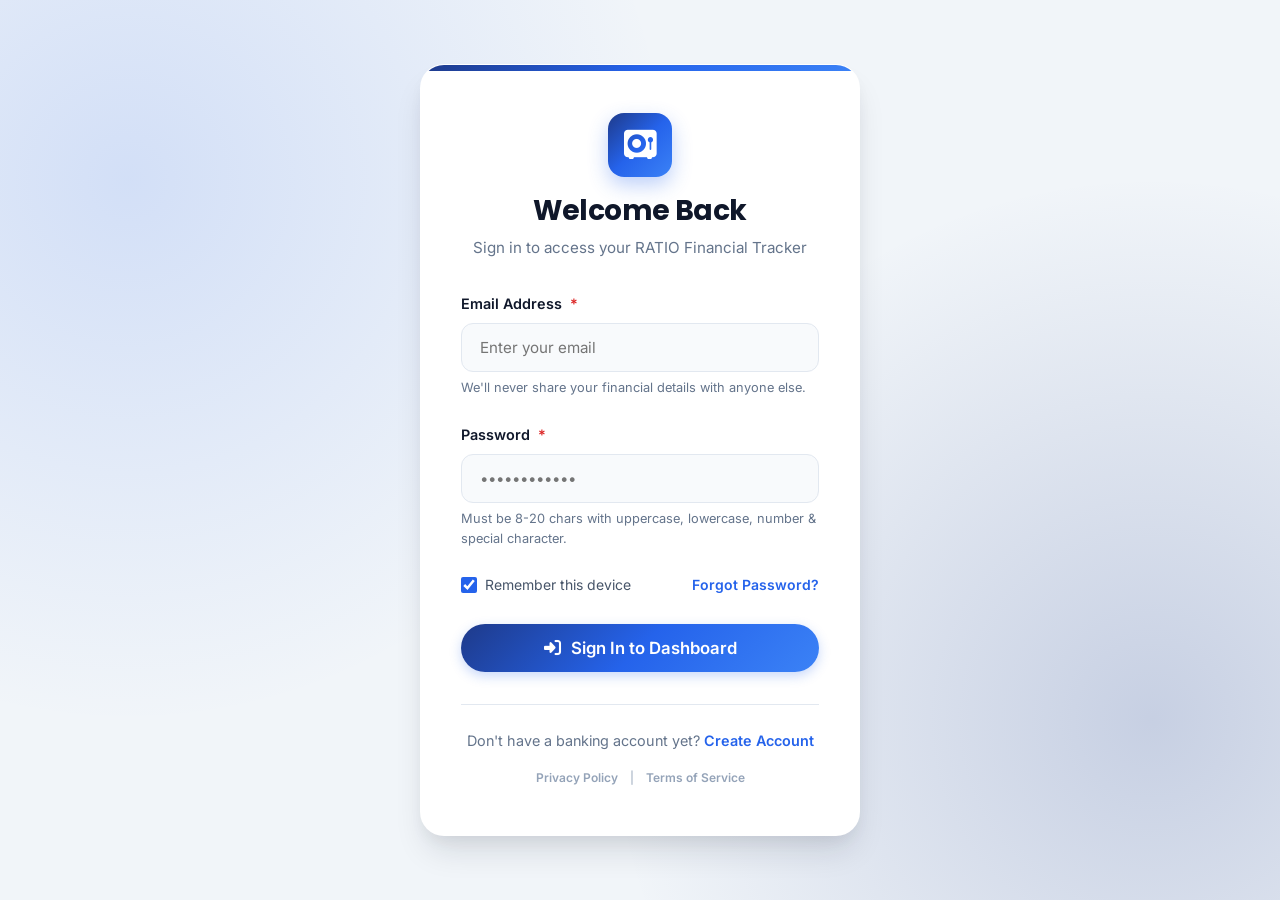
==== commit 4a168007: "Make description optional and simplify AI camera button" ====
--- a/index.html
+++ b/index.html
@@ -8,7 +8,7 @@
   <!-- The viewport meta tag ensures the webpage looks good on all devices (mobile, tablet, desktop) by controlling width and scaling -->
   <meta name="viewport" content="width=device-width, initial-scale=1.0">
   <!-- The <title> sets the name of the tab in the web browser -->
-  <title>Sign In - Smart Expense Tracker</title>
+  <title>Sign In - RATIO</title>
   
   <!-- This <link> tag connects the page to Font Awesome, an external library we use to display icons (like the vault icon) -->
   <!-- We use a CDN (Content Delivery Network) URL to load it quickly -->
@@ -33,7 +33,7 @@
       <!-- <h1> is the main heading. It's the largest text in this section -->
       <h1>Welcome Back</h1>
       <!-- <p> stands for paragraph, used here for a short subtitle -->
-      <p>Sign in to access your Smart Expense Tracker</p>
+      <p>Sign in to access your RATIO Financial Tracker</p>
     </header>
 
     <!-- The <form> element collects user input. 
--- a/style.css
+++ b/style.css
@@ -1,5 +1,5 @@
 /* ==========================================================================
-   Smart Expense Tracker - Shared Stylesheet
+   RATIO - Shared Stylesheet
    Modern, Professional Banking UI Design System
    ========================================================================== */
 
